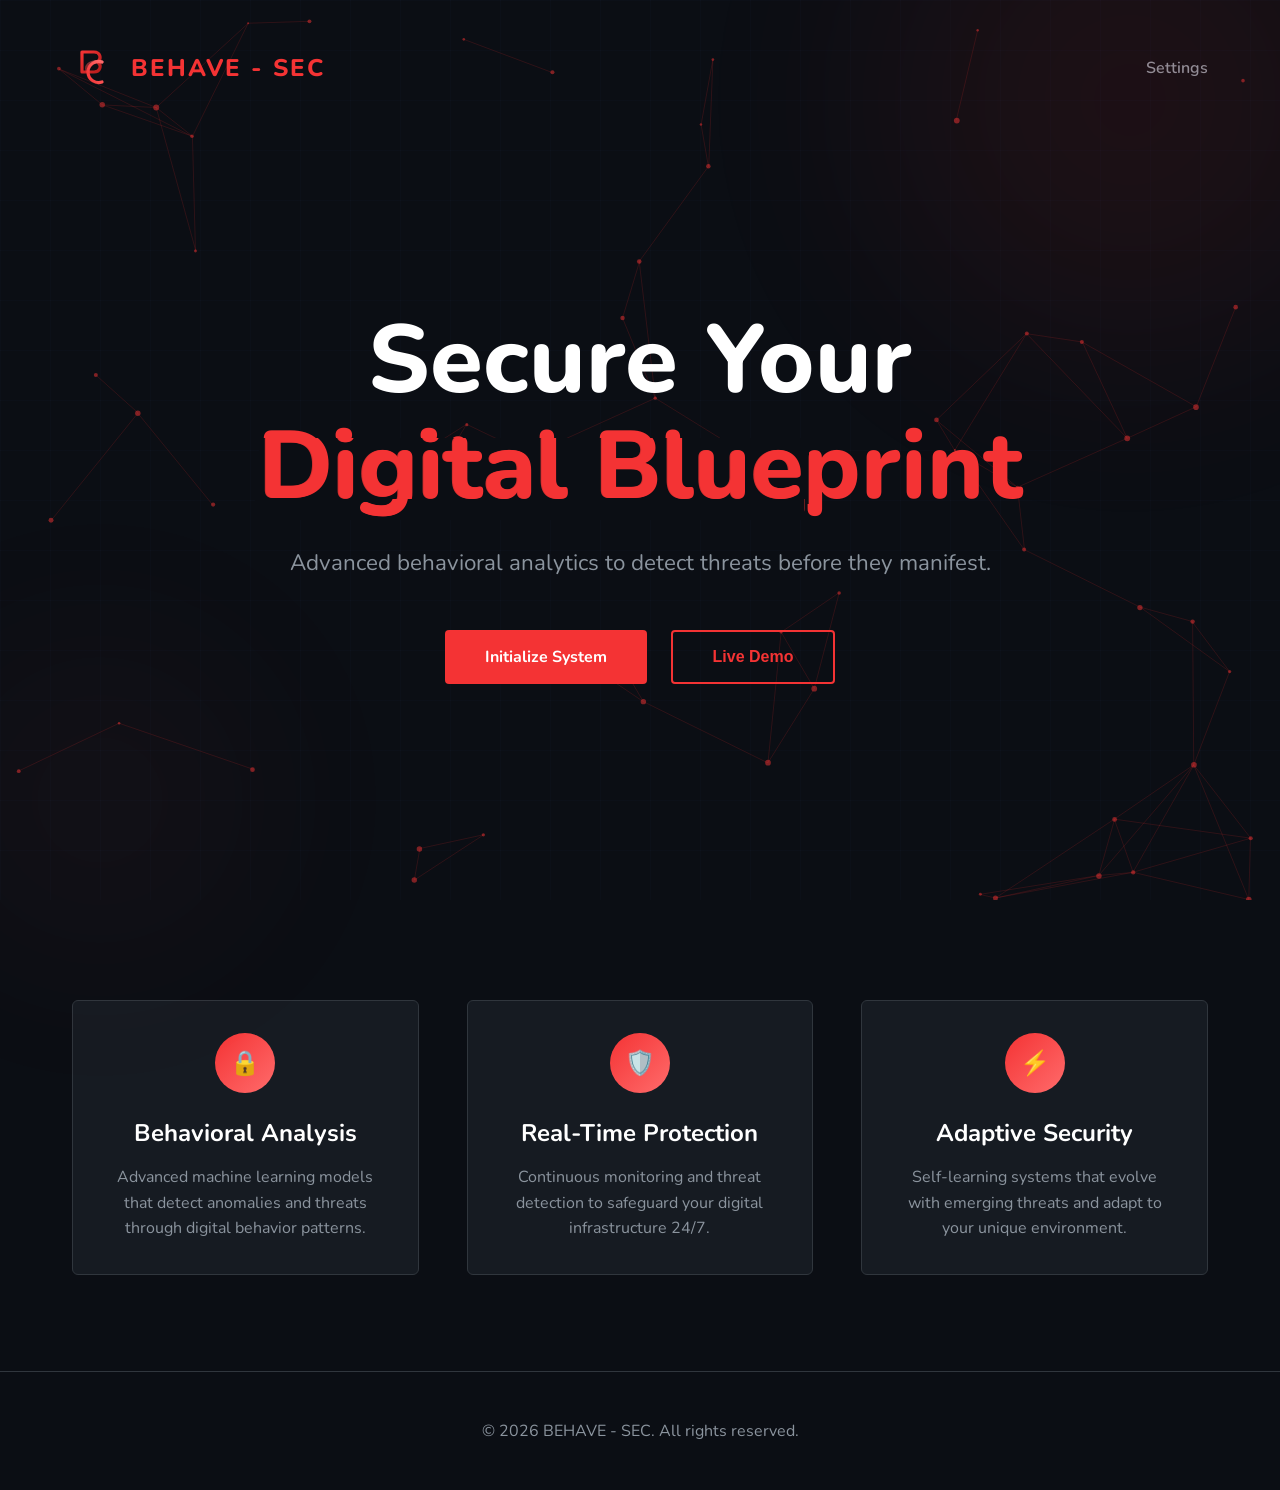
==== frontend/index.html @ c6015b2e "Renamed homepage to index.html and generated new zip" ====
<!DOCTYPE html>
<html lang="en">

<head>
    <meta charset="UTF-8">
    <meta name="viewport" content="width=device-width, initial-scale=1.0">
    <title>BEHAVE - SEC</title>
    <link rel="stylesheet" href="css/theme.css">
    <link rel="stylesheet" href="css/introduction.css">

</head>

<body>
    <!-- Background shapes -->
    <canvas id="network-bg"
        style="position: fixed; top: 0; left: 0; width: 100%; height: 100%; z-index: 0; pointer-events: none;"></canvas>
    <div class="bg-shape shape-1"></div>
    <div class="bg-shape shape-2"></div>

    <!-- Header -->
    <header>
        <div class="container" style="display: flex; justify-content: space-between; align-items: center;">
            <div class="logo">
                <img src="assets/logo.svg" alt="BEHAVE - SEC"
                    style="height: 40px; vertical-align: middle; margin-right: 10px;">
                <span style="vertical-align: middle;">BEHAVE - SEC</span>
            </div>
            <a href="#settings"
                style="text-decoration: none; color: var(--text-secondary); font-weight: 600; font-family: var(--font-main);">Settings</a>
        </div>
    </header>

    <!-- Hero Section -->
    <section class="hero">
        <div class="container">
            <div class="hero-content">
                <h1 style="color: var(--text-primary);">Secure Your <span class="glitch"
                        data-text="Digital Blueprint">Digital Blueprint</span></h1>
                <p>Advanced behavioral analytics to detect threats before they manifest.</p>
                <div class="cta-group">
                    <a href="login.html" class="btn btn-primary">Initialize System</a>
                    <button class="btn btn-secondary"
                        onclick="document.getElementById('network-bg').scrollIntoView({behavior: 'smooth'})">Live
                        Demo</button>
                </div>
            </div>
        </div>
    </section>

    <!-- Features Section -->
    <section class="features">
        <div class="container">
            <div class="features-grid">
                <div class="feature-card">
                    <div class="feature-icon">🔒</div>
                    <h3>Behavioral Analysis</h3>
                    <p>Advanced machine learning models that detect anomalies and threats through digital behavior
                        patterns.</p>
                </div>
                <div class="feature-card">
                    <div class="feature-icon">🛡️</div>
                    <h3>Real-Time Protection</h3>
                    <p>Continuous monitoring and threat detection to safeguard your digital infrastructure 24/7.</p>
                </div>
                <div class="feature-card">
                    <div class="feature-icon">⚡</div>
                    <h3>Adaptive Security</h3>
                    <p>Self-learning systems that evolve with emerging threats and adapt to your unique environment.</p>
                </div>
            </div>
        </div>
    </section>

    <!-- Footer -->
    <footer>
        <div class="container">
            <p>&copy; 2026 BEHAVE - SEC. All rights reserved.</p>
        </div>
    </footer>





    <!-- Settings Modal -->
    <div id="settings-modal" class="modal"
        style="display: none; position: fixed; top: 0; left: 0; width: 100%; height: 100%; background: rgba(0,0,0,0.7); z-index: 1000; justify-content: center; align-items: center;">
        <div class="modal-content"
            style="background: var(--bg-secondary); padding: 2rem; border-radius: 8px; border: 1px solid var(--border-color); width: 400px; position: relative; text-align: left;">
            <span class="close-modal"
                style="position: absolute; top: 10px; right: 15px; color: var(--text-secondary); cursor: pointer; font-size: 1.5rem;">&times;</span>
            <h2 style="color: var(--text-primary); margin-bottom: 1.5rem; font-family: var(--font-main);">Settings</h2>

            <div class="setting-item"
                style="display: flex; justify-content: space-between; align-items: center; margin-bottom: 1rem;">
                <span style="color: var(--text-primary);">Light Mode</span>
                <label class="switch" style="position: relative; display: inline-block; width: 50px; height: 24px;">
                    <input type="checkbox" id="theme-toggle" style="opacity: 0; width: 0; height: 0;">
                    <span class="slider round"
                        style="position: absolute; cursor: pointer; top: 0; left: 0; right: 0; bottom: 0; background-color: var(--text-secondary); transition: .4s; border-radius: 24px;"></span>
                    <style>
                        .slider:before {
                            position: absolute;
                            content: "";
                            height: 16px;
                            width: 16px;
                            left: 4px;
                            bottom: 4px;
                            background-color: white;
                            transition: .4s;
                            border-radius: 50%;
                        }

                        input:checked+.slider {
                            background-color: var(--accent-primary);
                        }

                        input:checked+.slider:before {
                            transform: translateX(26px);
                        }
                    </style>
                </label>
            </div>

            <div
                style="margin-top: 2rem; border-top: 1px solid var(--border-color); padding-top: 1rem; text-align: center; color: var(--text-secondary); font-size: 0.8rem;">
                BEHAVE-SEC v1.0.0
            </div>
        </div>
    </div>

    <script src="js/config.js"></script>
    <script src="js/settings.js"></script>
    <script src="js/intro-effects.js"></script>
</body>

</html>
---- frontend/css/theme.css ----
@import url('https://fonts.googleapis.com/css2?family=JetBrains+Mono:wght@400;700&family=Nunito:wght@300;400;600;700&display=swap');

:root {
    /* Redlight Theme Palette */
    --kali-bg-dark: #0b0e14;
    /* Deep Navy/Black */
    --kali-bg-card: #161b22;
    /* Keep card dark */
    --kali-blue: #f43334;
    /* Primary Red (Replaces Blue) */
    --kali-cyan: #ff6b6b;
    /* Secondary Lighter Red (Replaces Cyan) */
    --kali-red: #d32f2f;
    /* Darker Red for alerts */
    --kali-green: #4CAF50;
    /* Keep Green for success */
    --kali-text-main: #FFFFFF;
    --kali-text-muted: #8b949e;

    /* Functional Variables */
    --bg-primary: var(--kali-bg-dark);
    --bg-secondary: var(--kali-bg-card);
    --text-primary: var(--kali-text-main);
    --text-secondary: var(--kali-text-muted);
    --accent-primary: var(--kali-blue);
    --accent-secondary: var(--kali-cyan);
    --border-color: #30363d;
    --success: var(--kali-green);
    --danger: var(--kali-red);

    /* Component Colors (Dark Default) */
    --navbar-bg: rgba(11, 14, 20, 0.95);
    --input-bg: rgba(22, 27, 34, 0.8);
    --code-bg: rgba(0, 0, 0, 0.3);
    --quiz-option-bg: rgba(255, 255, 255, 0.03);

    /* Chart Colors (Dark Default) */
    --chart-grid: rgba(255, 255, 255, 0.1);
    --chart-text: #ffffff;
    --chart-axis: #8b949e;
    --chart-primary: #f43334;
    /* Redlight Red */
    --chart-primary-bg: rgba(244, 51, 52, 0.2);

    /* Fonts */
    --font-main: 'Nunito', sans-serif;
    --font-mono: 'JetBrains Mono', monospace;
}

[data-theme="light"] {
    --bg-primary: #ffffff;
    --bg-secondary: #f6f8fa;
    --text-primary: #0b0e14;
    --text-secondary: #57606a;
    --border-color: #d0d7de;
    --chart-text: #24292f;
    --chart-axis: #57606a;
    --chart-grid: rgba(0, 0, 0, 0.1);
    --chart-primary: #d50000;
    /* Darker Red for Light Mode visibility */
    --chart-primary-bg: rgba(213, 0, 0, 0.1);

    /* Component Colors Light */
    --navbar-bg: rgba(255, 255, 255, 0.95);
    --input-bg: #ffffff;
    --code-bg: #eaeef2;
    --quiz-option-bg: #eaeef2;

    /* Adjust accents for better contrast on light if needed */
    --kali-blue: #0969da;
    --accent-primary: var(--kali-blue);
}

body {
    background-color: var(--bg-primary);
    color: var(--text-primary);
    font-family: var(--font-main);
}

code,
pre,
.mono {
    font-family: var(--font-mono);
}
---- frontend/css/introduction.css ----
/* Inherit variables from theme.css */

* {
    margin: 0;
    padding: 0;
    box-sizing: border-box;
}

body {
    font-family: var(--font-main);
    background: var(--bg-primary);
    color: var(--text-primary);
    overflow-x: hidden;
    min-height: 100vh;
    position: relative;
}

body::before {
    content: '';
    position: fixed;
    top: 0;
    left: 0;
    right: 0;
    bottom: 0;
    background-image:
        linear-gradient(rgba(85, 124, 219, 0.05) 1px, transparent 1px),
        linear-gradient(90deg, rgba(85, 124, 219, 0.05) 1px, transparent 1px);
    background-size: 50px 50px;
    opacity: 0.5;
    z-index: 0;
    pointer-events: none;
}

.container {
    max-width: 1200px;
    margin: 0 auto;
    padding: 0 2rem;
    position: relative;
    z-index: 2;
}

/* Decorative background elements */
.bg-shape {
    position: fixed;
    border-radius: 50%;
    z-index: 1;
    pointer-events: none;
    filter: blur(100px);
}

.shape-1 {
    width: 600px;
    height: 600px;
    background: radial-gradient(circle, var(--accent-primary), transparent);
    top: -200px;
    right: -150px;
    opacity: 0.1;
    animation: pulse 8s ease-in-out infinite;
}

.shape-2 {
    width: 400px;
    height: 400px;
    background: radial-gradient(circle, var(--accent-secondary), transparent);
    bottom: -100px;
    left: -100px;
    opacity: 0.05;
    animation: pulse 10s ease-in-out infinite reverse;
}

@keyframes pulse {

    0%,
    100% {
        opacity: 0.1;
        transform: scale(1);
    }

    50% {
        opacity: 0.2;
        transform: scale(1.1);
    }
}

/* Header */
header {
    padding: 3rem 0;
    opacity: 0;
    animation: fadeInDown 1s ease forwards;
}

.logo {
    font-family: var(--font-main);
    font-size: 1.5rem;
    font-weight: 800;
    letter-spacing: 2px;
    color: var(--accent-primary);
    text-transform: uppercase;
}

/* Hero Section */
.hero {
    min-height: 80vh;
    display: flex;
    align-items: center;
    justify-content: center;
    text-align: center;
    padding: 4rem 0;
}

.hero-content {
    max-width: 800px;
}

.hero h1 {
    font-family: var(--font-main);
    font-size: clamp(3rem, 8vw, 6rem);
    font-weight: 800;
    line-height: 1.1;
    margin-bottom: 1.5rem;
    opacity: 0;
    animation: fadeInUp 1s ease 0.3s forwards;
    color: var(--text-primary);
}

.hero h1 span {
    color: var(--accent-primary);
    position: relative;
    display: inline-block;
}



.hero p {
    font-size: clamp(1.1rem, 2vw, 1.4rem);
    line-height: 1.7;
    color: var(--text-secondary);
    margin-bottom: 3rem;
    opacity: 0;
    animation: fadeInUp 1s ease 0.6s forwards;
}

.cta-group {
    display: flex;
    gap: 1.5rem;
    justify-content: center;
    flex-wrap: wrap;
    opacity: 0;
    animation: fadeInUp 1s ease 0.9s forwards;
}

.btn {
    padding: 1rem 2.5rem;
    font-size: 1rem;
    font-weight: 600;
    border: none;
    border-radius: 4px;
    cursor: pointer;
    transition: all 0.3s ease;
    text-decoration: none;
    display: inline-block;
    position: relative;
    overflow: hidden;
}

.btn-primary {
    background: var(--accent-primary);
    color: #ffffff;
    font-weight: 700;
}

.btn-primary::before {
    content: '';
    position: absolute;
    top: 50%;
    left: 50%;
    width: 0;
    height: 0;
    border-radius: 2px;
    background: var(--accent-secondary);
    transition: width 0.6s, height 0.6s, top 0.6s, left 0.6s;
    transform: translate(-50%, -50%);
    z-index: -1;
}

.btn-primary:hover::before {
    width: 300px;
    height: 300px;
}

.btn-primary:hover {
    box-shadow: 0 0 30px rgba(85, 124, 219, 0.4);
}

.btn-secondary {
    background: transparent;
    color: var(--accent-primary);
    border: 2px solid var(--accent-primary);
}

.btn-secondary:hover {
    background: var(--accent-primary);
    color: #ffffff;
}

/* Features Section */
.features {
    padding: 6rem 0;
    opacity: 0;
    animation: fadeInUp 1s ease 1.2s forwards;
}

.features-grid {
    display: grid;
    grid-template-columns: repeat(auto-fit, minmax(280px, 1fr));
    gap: 3rem;
    margin-top: 3rem;
}

.feature-card {
    text-align: center;
    padding: 2rem;
    background: var(--bg-secondary);
    border: 1px solid var(--border-color);
    border-radius: 6px;
    transition: transform 0.3s ease, box-shadow 0.3s ease, border-color 0.3s ease;
}

.feature-card:hover {
    transform: translateY(-5px);
    box-shadow: 0 10px 40px rgba(0, 0, 0, 0.2);
    border-color: var(--accent-primary);
}

.feature-icon {
    width: 60px;
    height: 60px;
    margin: 0 auto 1.5rem;
    background: linear-gradient(135deg, var(--accent-primary), var(--accent-secondary));
    border-radius: 50%;
    display: flex;
    align-items: center;
    justify-content: center;
    font-size: 1.5rem;
    color: #fff;
}

.feature-card h3 {
    font-family: var(--font-main);
    font-size: 1.5rem;
    margin-bottom: 1rem;
    color: var(--text-primary);
    font-weight: 700;
}

.feature-card p {
    color: var(--text-secondary);
    line-height: 1.6;
}

/* Footer */
footer {
    padding: 3rem 0;
    text-align: center;
    color: var(--text-secondary);
    border-top: 1px solid var(--border-color);
}

/* Animations */
@keyframes fadeInDown {
    from {
        opacity: 0;
        transform: translateY(-30px);
    }

    to {
        opacity: 1;
        transform: translateY(0);
    }
}

@keyframes fadeInUp {
    from {
        opacity: 0;
        transform: translateY(30px);
    }

    to {
        opacity: 1;
        transform: translateY(0);
    }
}

/* Responsive */
@media (max-width: 768px) {
    .hero h1 {
        font-size: 2.5rem;
    }

    .cta-group {
        flex-direction: column;
        align-items: center;
    }

    .cta-group .btn {
        width: 100%;
        max-width: 300px;
    }
}

/* Glitch Effect - Global */
.glitch {
    position: relative;
    color: var(--accent-primary);
}

.glitch::before,
.glitch::after {
    content: attr(data-text);
    position: absolute;
    top: 0;
    left: 0;
    width: 100%;
    height: 100%;
    background: var(--bg-primary);
}

.glitch::before {
    left: 2px;
    text-shadow: -1px 0 var(--kali-red);
    clip: rect(24px, 550px, 90px, 0);
    animation: glitch-anim-2 3s infinite linear alternate-reverse;
}

.glitch::after {
    left: -2px;
    text-shadow: -1px 0 var(--kali-blue);
    clip: rect(85px, 550px, 140px, 0);
    animation: glitch-anim 2.5s infinite linear alternate-reverse;
}

@keyframes glitch-anim {
    0% {
        clip: rect(11px, 9999px, 86px, 0);
    }

    100% {
        clip: rect(69px, 9999px, 20px, 0);
    }
}

@keyframes glitch-anim-2 {
    0% {
        clip: rect(122px, 9999px, 18px, 0);
    }

    100% {
        clip: rect(78px, 9999px, 95px, 0);
    }
}
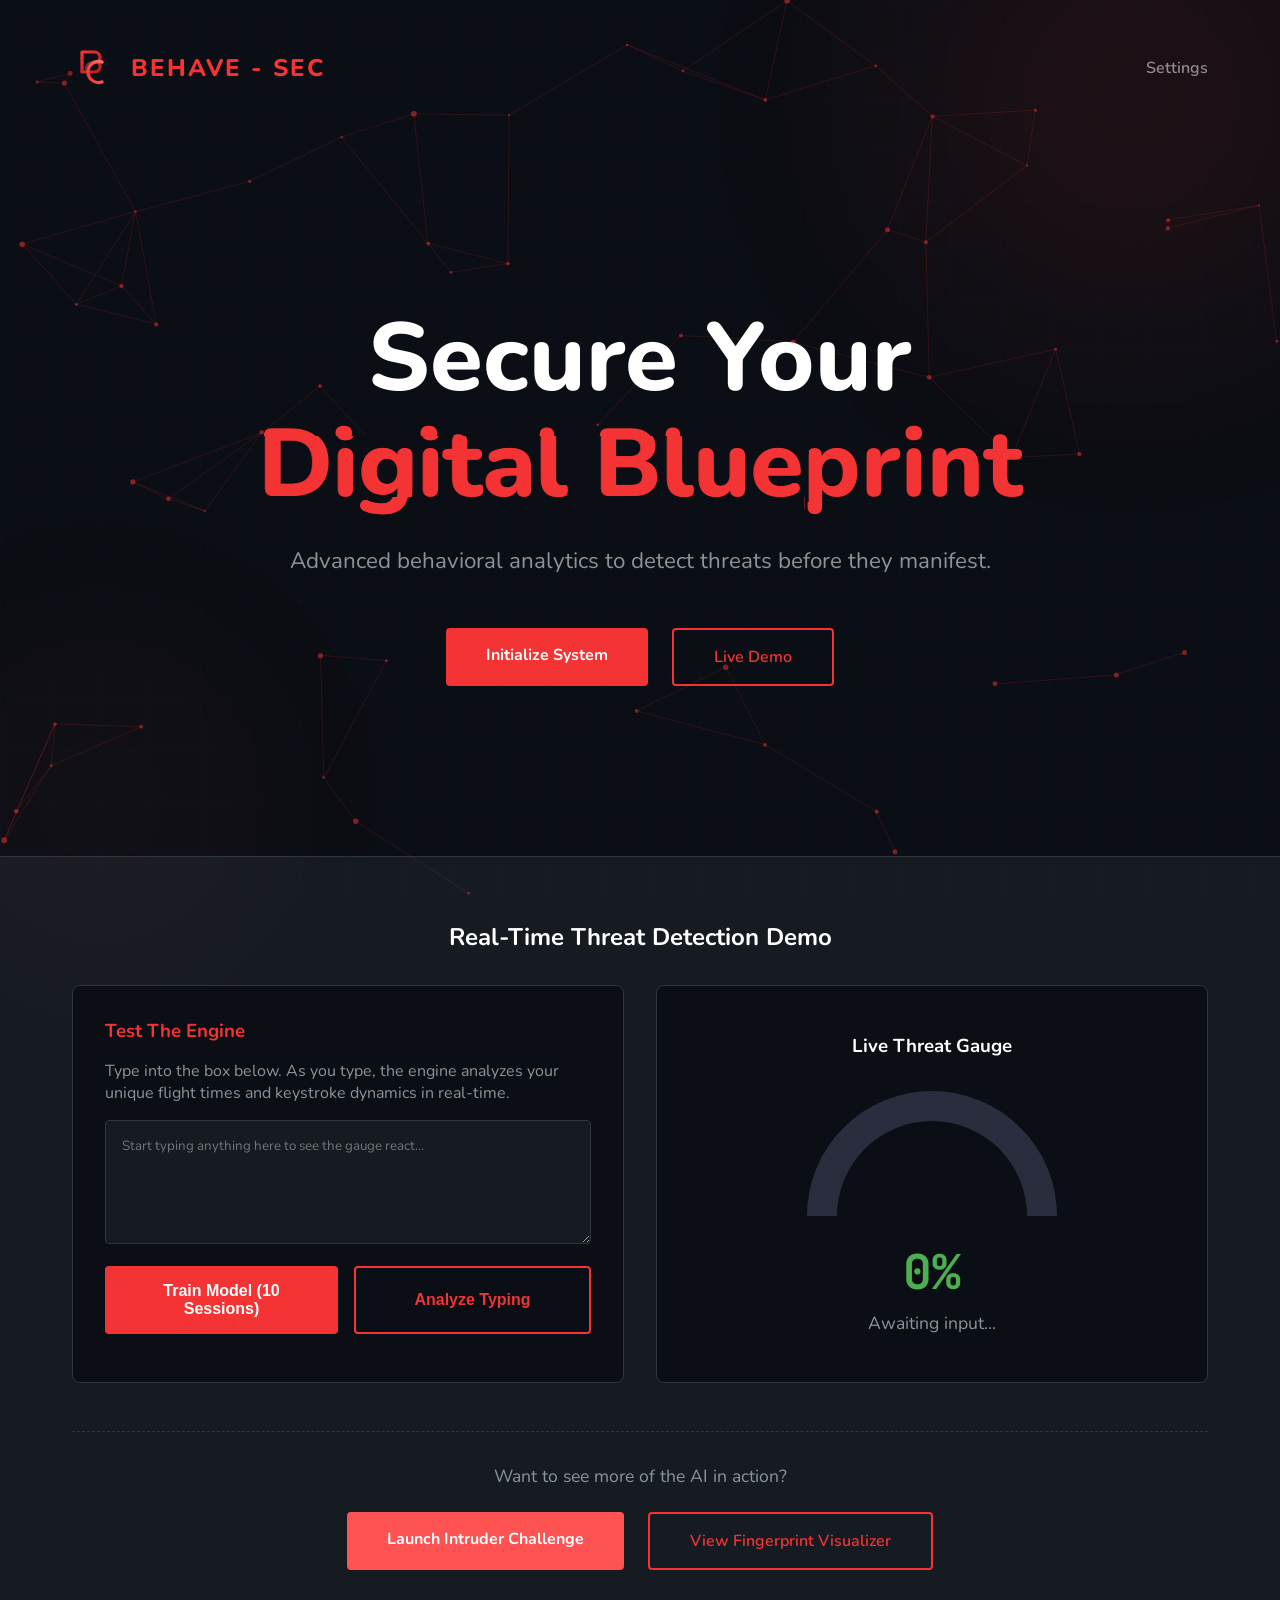
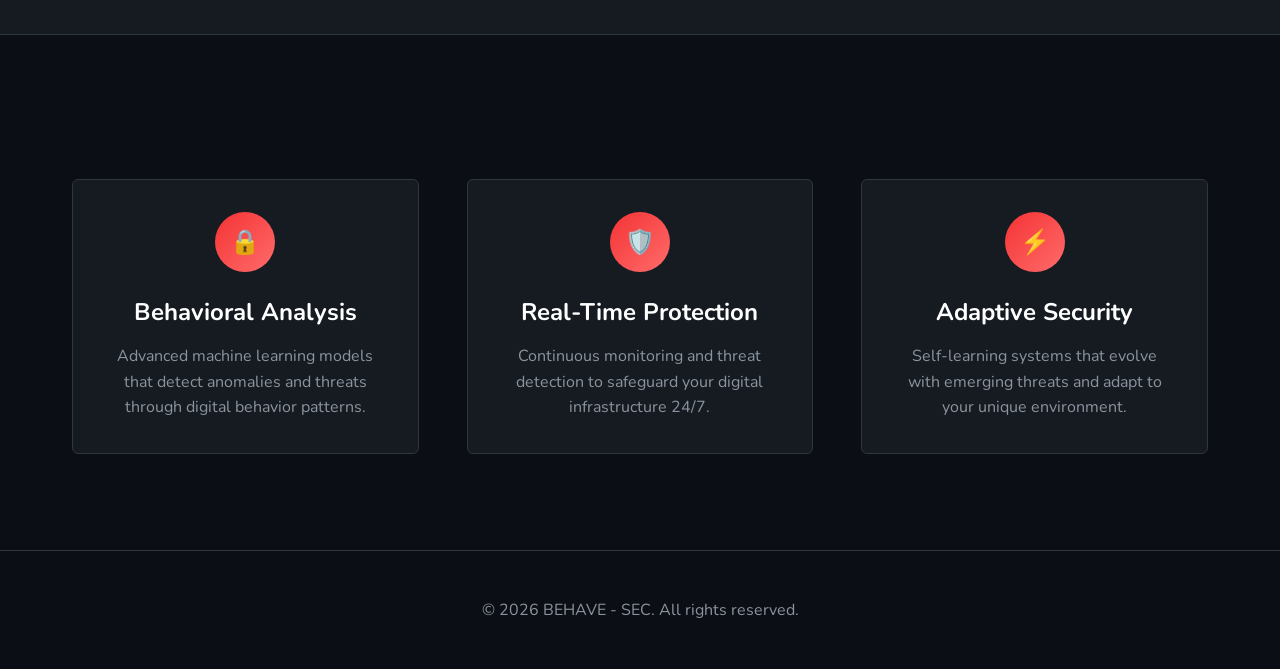
==== commit 90c7f786: "Production upgrades: Mobile compatibility, Replay Defender, and Visualizers" ====
--- a/frontend/index.html
+++ b/frontend/index.html
@@ -39,11 +39,56 @@
                 <p>Advanced behavioral analytics to detect threats before they manifest.</p>
                 <div class="cta-group">
                     <a href="login.html" class="btn btn-primary">Initialize System</a>
-                    <button class="btn btn-secondary"
-                        onclick="document.getElementById('network-bg').scrollIntoView({behavior: 'smooth'})">Live
-                        Demo</button>
+                    <a href="#live-demo" class="btn btn-secondary">Live Demo</a>
                 </div>
             </div>
+        </div>
+    </section>
+
+    <!-- Live Demo Section -->
+    <section id="live-demo" class="demo-section" style="padding: 4rem 0; background: var(--bg-secondary); border-top: 1px solid var(--border-color); border-bottom: 1px solid var(--border-color);">
+        <div class="container">
+            <h2 style="color: var(--text-primary); text-align: center; margin-bottom: 2rem;">Real-Time Threat Detection Demo</h2>
+            
+            <div style="display: flex; gap: 2rem; align-items: stretch; flex-wrap: wrap;">
+                <!-- Typing Area -->
+                <div style="flex: 1; min-width: 300px; background: var(--bg-primary); padding: 2rem; border-radius: 8px; border: 1px solid var(--border-color);">
+                    <h3 style="color: var(--accent-primary); margin-bottom: 1rem; font-family: var(--font-main);">Test The Engine</h3>
+                    <p style="color: var(--text-secondary); margin-bottom: 1rem;">Type into the box below. As you type, the engine analyzes your unique flight times and keystroke dynamics in real-time.</p>
+                    <textarea id="demo-textarea" rows="5" style="width: 100%; padding: 1rem; border-radius: 4px; border: 1px solid var(--border-color); background: var(--bg-secondary); color: var(--text-primary); font-family: inherit; resize: vertical;" placeholder="Start typing anything here to see the gauge react..."></textarea>
+                    
+                    <div style="margin-top: 1rem; display: flex; gap: 1rem; flex-wrap: wrap;">
+                        <button type="button" id="demo-train-btn" class="btn btn-primary" style="flex: 1;">Train Model (10 Sessions)</button>
+                        <button type="button" id="demo-test-btn" class="btn btn-secondary" style="flex: 1;">Analyze Typing</button>
+                    </div>
+                    <p id="demo-feedback" style="margin-top: 1rem; font-size: 0.9rem; color: var(--text-secondary);"></p>
+                </div>
+
+                <!-- Threat Gauge -->
+                <div style="flex: 1; min-width: 300px; background: var(--bg-primary); padding: 2rem; border-radius: 8px; border: 1px solid var(--border-color); display: flex; flex-direction: column; align-items: center; justify-content: center;">
+                    <h3 style="color: var(--text-primary); margin-bottom: 2rem; font-family: var(--font-main);">Live Threat Gauge</h3>
+                    <div style="position: relative; width: 250px; height: 125px; margin: 0 auto; overflow: hidden;">
+                        <!-- Gauge Background -->
+                        <div style="position: absolute; top: 0; left: 0; width: 250px; height: 250px; border-radius: 50%; border: 30px solid #2a2d3e; border-bottom-color: transparent; border-right-color: transparent; transform: rotate(45deg); box-sizing: border-box;"></div>
+                        <!-- Gauge Fill (Dynamic) -->
+                        <div id="demo-gauge-fill" style="position: absolute; top: 0; left: 0; width: 250px; height: 250px; border-radius: 50%; border: 30px solid var(--accent-primary); border-bottom-color: transparent; border-right-color: transparent; transform: rotate(-135deg); box-sizing: border-box; transition: transform 0.5s cubic-bezier(0.4, 0, 0.2, 1); border-top-color: #4CAF50; border-left-color: #4CAF50;"></div>
+                    </div>
+                    
+                    <div style="margin-top: 1.5rem; text-align: center;">
+                        <span style="font-size: 3rem; font-weight: bold; color: #4CAF50; font-family: var(--font-mono);" id="demo-score-text">0%</span>
+                        <p style="color: var(--text-secondary); margin-top: 0.5rem; font-size: 1.1rem;" id="demo-status-text">Awaiting input...</p>
+                    </div>
+                </div>
+            </div>
+            
+            <div style="margin-top: 3rem; text-align: center; border-top: 1px dashed var(--border-color); padding-top: 2rem;">
+                <p style="color: var(--text-secondary); margin-bottom: 1.5rem; font-size: 1.1rem;">Want to see more of the AI in action?</p>
+                <div style="display: flex; justify-content: center; gap: 1.5rem; flex-wrap: wrap;">
+                    <a href="challenge.html" class="btn btn-primary" style="background: #ff5252; border-color: #ff5252;">Launch Intruder Challenge</a>
+                    <a href="fingerprint.html" class="btn btn-secondary">View Fingerprint Visualizer</a>
+                </div>
+            </div>
+            
         </div>
     </section>
 
@@ -132,6 +177,7 @@
     <script src="js/config.js"></script>
     <script src="js/settings.js"></script>
     <script src="js/intro-effects.js"></script>
+    <script src="js/live-demo.js"></script>
 </body>
 
 </html>
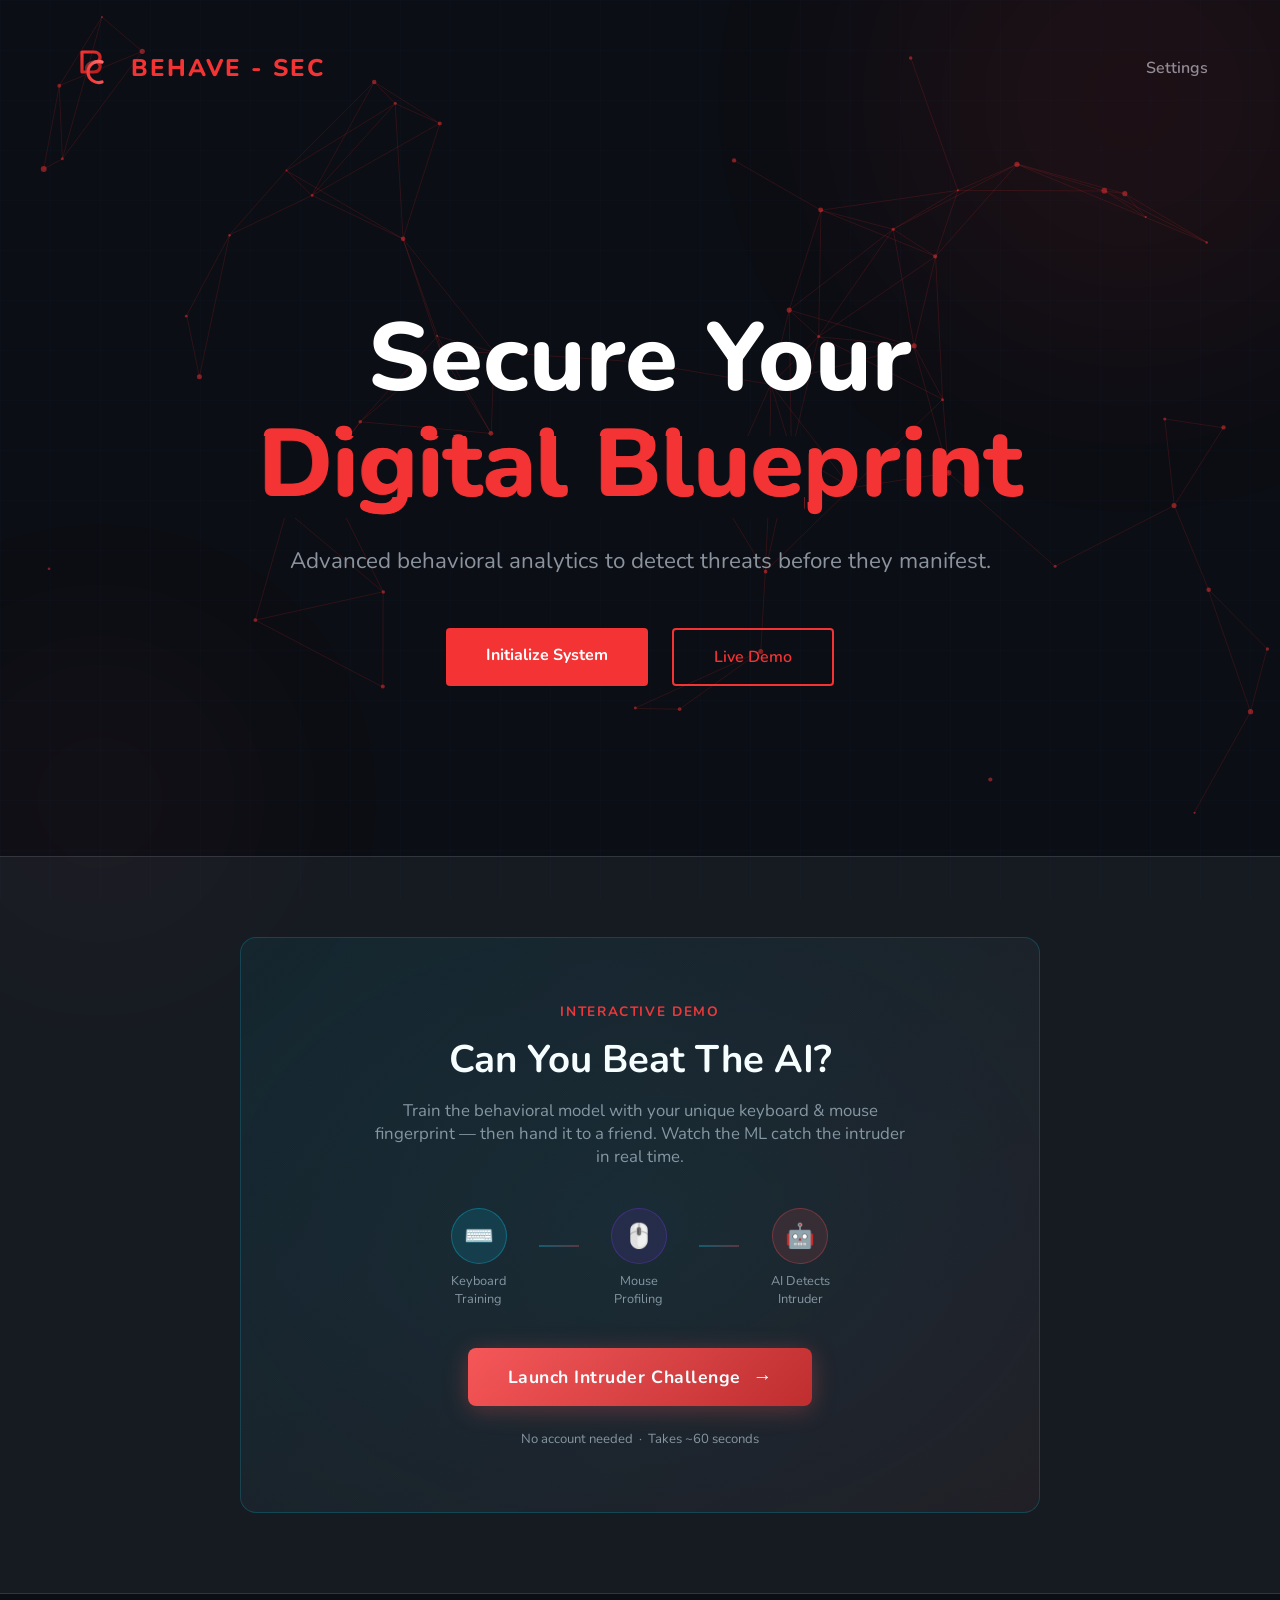
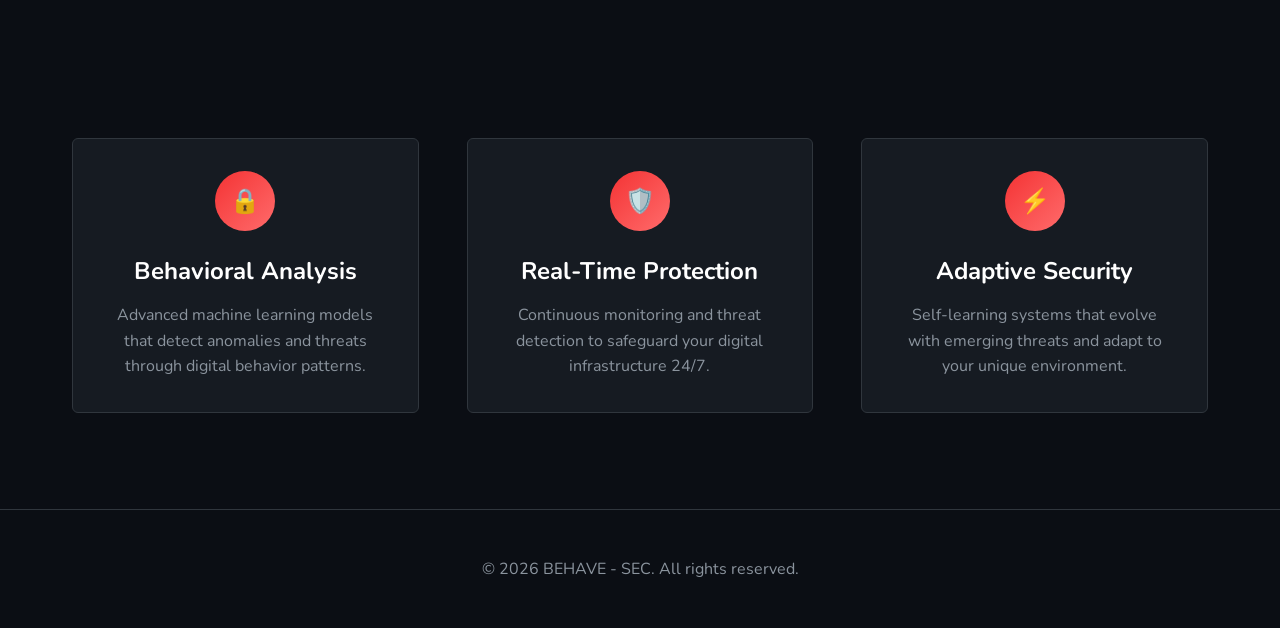
==== commit dc5667ba: "feat: implement behavioral drift detection and OTP step-up authentication" ====
--- a/frontend/index.html
+++ b/frontend/index.html
@@ -7,7 +7,102 @@
     <title>BEHAVE - SEC</title>
     <link rel="stylesheet" href="css/theme.css">
     <link rel="stylesheet" href="css/introduction.css">
-
+    <style>
+        .demo-cta-section {
+            padding: 5rem 0;
+            background: var(--bg-secondary);
+            border-top: 1px solid var(--border-color);
+            border-bottom: 1px solid var(--border-color);
+        }
+        .demo-cta-card {
+            background: linear-gradient(135deg, rgba(0,212,255,0.05) 0%, rgba(255,82,82,0.05) 100%);
+            border: 1px solid rgba(0,212,255,0.2);
+            border-radius: 16px;
+            padding: 4rem 3rem;
+            text-align: center;
+            position: relative;
+            overflow: hidden;
+            max-width: 800px;
+            margin: 0 auto;
+        }
+        .demo-cta-card::before {
+            content: '';
+            position: absolute;
+            top: -50%; left: -50%;
+            width: 200%; height: 200%;
+            background: radial-gradient(ellipse at center, rgba(0,212,255,0.06) 0%, transparent 60%);
+            animation: pulse-bg 4s ease-in-out infinite;
+            pointer-events: none;
+        }
+        @keyframes pulse-bg {
+            0%, 100% { opacity: 0.5; transform: scale(1); }
+            50% { opacity: 1; transform: scale(1.05); }
+        }
+        .demo-steps {
+            display: flex;
+            justify-content: center;
+            gap: 2rem;
+            margin: 2.5rem 0;
+            flex-wrap: wrap;
+        }
+        .demo-step {
+            display: flex;
+            flex-direction: column;
+            align-items: center;
+            gap: 0.5rem;
+        }
+        .demo-step-icon {
+            width: 56px; height: 56px;
+            border-radius: 50%;
+            display: flex; align-items: center; justify-content: center;
+            font-size: 1.5rem;
+            position: relative;
+        }
+        .demo-step-icon.step-kb  { background: rgba(0,212,255,0.12); border: 1px solid rgba(0,212,255,0.3); }
+        .demo-step-icon.step-ms  { background: rgba(124,58,237,0.12); border: 1px solid rgba(124,58,237,0.3); }
+        .demo-step-icon.step-ai  { background: rgba(255,82,82,0.12);  border: 1px solid rgba(255,82,82,0.3);  }
+        .demo-step-label {
+            font-size: 0.8rem;
+            color: var(--text-secondary);
+            font-family: var(--font-main);
+        }
+        .demo-step-connector {
+            width: 40px; height: 2px;
+            background: linear-gradient(90deg, rgba(0,212,255,0.3), rgba(255,82,82,0.3));
+            align-self: center;
+            margin-bottom: 1.5rem;
+        }
+        .btn-launch-challenge {
+            display: inline-flex;
+            align-items: center;
+            gap: 0.75rem;
+            background: linear-gradient(135deg, #ff5252, #c62828);
+            color: white;
+            padding: 1rem 2.5rem;
+            border-radius: 8px;
+            font-size: 1.1rem;
+            font-weight: 700;
+            font-family: var(--font-main);
+            text-decoration: none;
+            border: none;
+            cursor: pointer;
+            transition: all 0.3s;
+            box-shadow: 0 4px 24px rgba(255,82,82,0.3);
+            letter-spacing: 0.03em;
+        }
+        .btn-launch-challenge:hover {
+            transform: translateY(-2px);
+            box-shadow: 0 8px 32px rgba(255,82,82,0.5);
+            background: linear-gradient(135deg, #ff6e6e, #e53935);
+        }
+        .btn-launch-challenge .launch-arrow {
+            font-size: 1.2rem;
+            transition: transform 0.2s;
+        }
+        .btn-launch-challenge:hover .launch-arrow {
+            transform: translateX(4px);
+        }
+    </style>
 </head>
 
 <body>
@@ -45,50 +140,43 @@
         </div>
     </section>
 
-    <!-- Live Demo Section -->
-    <section id="live-demo" class="demo-section" style="padding: 4rem 0; background: var(--bg-secondary); border-top: 1px solid var(--border-color); border-bottom: 1px solid var(--border-color);">
-        <div class="container">
-            <h2 style="color: var(--text-primary); text-align: center; margin-bottom: 2rem;">Real-Time Threat Detection Demo</h2>
-            
-            <div style="display: flex; gap: 2rem; align-items: stretch; flex-wrap: wrap;">
-                <!-- Typing Area -->
-                <div style="flex: 1; min-width: 300px; background: var(--bg-primary); padding: 2rem; border-radius: 8px; border: 1px solid var(--border-color);">
-                    <h3 style="color: var(--accent-primary); margin-bottom: 1rem; font-family: var(--font-main);">Test The Engine</h3>
-                    <p style="color: var(--text-secondary); margin-bottom: 1rem;">Type into the box below. As you type, the engine analyzes your unique flight times and keystroke dynamics in real-time.</p>
-                    <textarea id="demo-textarea" rows="5" style="width: 100%; padding: 1rem; border-radius: 4px; border: 1px solid var(--border-color); background: var(--bg-secondary); color: var(--text-primary); font-family: inherit; resize: vertical;" placeholder="Start typing anything here to see the gauge react..."></textarea>
-                    
-                    <div style="margin-top: 1rem; display: flex; gap: 1rem; flex-wrap: wrap;">
-                        <button type="button" id="demo-train-btn" class="btn btn-primary" style="flex: 1;">Train Model (10 Sessions)</button>
-                        <button type="button" id="demo-test-btn" class="btn btn-secondary" style="flex: 1;">Analyze Typing</button>
+    <!-- Live Demo Section: Redirect CTA to Intruder Challenge -->
+    <section id="live-demo" class="demo-cta-section">
+        <div class="container">
+            <div class="demo-cta-card">
+                <p style="color: var(--accent-primary); font-size: 0.85rem; font-weight: 700; letter-spacing: 0.12em; text-transform: uppercase; margin-bottom: 1rem; font-family: var(--font-main);">Interactive Demo</p>
+                <h2 style="color: var(--text-primary); font-size: 2.4rem; margin-bottom: 1rem; line-height: 1.2;">Can You Beat The AI?</h2>
+                <p style="color: var(--text-secondary); font-size: 1.05rem; max-width: 540px; margin: 0 auto 2.5rem;">
+                    Train the behavioral model with your unique keyboard & mouse fingerprint — then hand it to a friend. Watch the ML catch the intruder in real time.
+                </p>
+
+                <!-- Flow steps -->
+                <div class="demo-steps">
+                    <div class="demo-step">
+                        <div class="demo-step-icon step-kb">⌨️</div>
+                        <span class="demo-step-label">Keyboard<br>Training</span>
                     </div>
-                    <p id="demo-feedback" style="margin-top: 1rem; font-size: 0.9rem; color: var(--text-secondary);"></p>
-                </div>
-
-                <!-- Threat Gauge -->
-                <div style="flex: 1; min-width: 300px; background: var(--bg-primary); padding: 2rem; border-radius: 8px; border: 1px solid var(--border-color); display: flex; flex-direction: column; align-items: center; justify-content: center;">
-                    <h3 style="color: var(--text-primary); margin-bottom: 2rem; font-family: var(--font-main);">Live Threat Gauge</h3>
-                    <div style="position: relative; width: 250px; height: 125px; margin: 0 auto; overflow: hidden;">
-                        <!-- Gauge Background -->
-                        <div style="position: absolute; top: 0; left: 0; width: 250px; height: 250px; border-radius: 50%; border: 30px solid #2a2d3e; border-bottom-color: transparent; border-right-color: transparent; transform: rotate(45deg); box-sizing: border-box;"></div>
-                        <!-- Gauge Fill (Dynamic) -->
-                        <div id="demo-gauge-fill" style="position: absolute; top: 0; left: 0; width: 250px; height: 250px; border-radius: 50%; border: 30px solid var(--accent-primary); border-bottom-color: transparent; border-right-color: transparent; transform: rotate(-135deg); box-sizing: border-box; transition: transform 0.5s cubic-bezier(0.4, 0, 0.2, 1); border-top-color: #4CAF50; border-left-color: #4CAF50;"></div>
+                    <div class="demo-step-connector"></div>
+                    <div class="demo-step">
+                        <div class="demo-step-icon step-ms">🖱️</div>
+                        <span class="demo-step-label">Mouse<br>Profiling</span>
                     </div>
-                    
-                    <div style="margin-top: 1.5rem; text-align: center;">
-                        <span style="font-size: 3rem; font-weight: bold; color: #4CAF50; font-family: var(--font-mono);" id="demo-score-text">0%</span>
-                        <p style="color: var(--text-secondary); margin-top: 0.5rem; font-size: 1.1rem;" id="demo-status-text">Awaiting input...</p>
+                    <div class="demo-step-connector"></div>
+                    <div class="demo-step">
+                        <div class="demo-step-icon step-ai">🤖</div>
+                        <span class="demo-step-label">AI Detects<br>Intruder</span>
                     </div>
                 </div>
-            </div>
-            
-            <div style="margin-top: 3rem; text-align: center; border-top: 1px dashed var(--border-color); padding-top: 2rem;">
-                <p style="color: var(--text-secondary); margin-bottom: 1.5rem; font-size: 1.1rem;">Want to see more of the AI in action?</p>
-                <div style="display: flex; justify-content: center; gap: 1.5rem; flex-wrap: wrap;">
-                    <a href="challenge.html" class="btn btn-primary" style="background: #ff5252; border-color: #ff5252;">Launch Intruder Challenge</a>
-                    <a href="fingerprint.html" class="btn btn-secondary">View Fingerprint Visualizer</a>
-                </div>
-            </div>
-            
+
+                <a href="challenge.html" id="btn-launch-challenge" class="btn-launch-challenge">
+                    <span>Launch Intruder Challenge</span>
+                    <span class="launch-arrow">→</span>
+                </a>
+
+                <p style="margin-top: 1.5rem; color: var(--text-secondary); font-size: 0.82rem;">
+                    No account needed &nbsp;·&nbsp; Takes ~60 seconds
+                </p>
+            </div>
         </div>
     </section>
 
@@ -97,18 +185,18 @@
         <div class="container">
             <div class="features-grid">
                 <div class="feature-card">
-                    <div class="feature-icon">🔒</div>
+                    <div class="feature-icon">&#x1f512;</div>
                     <h3>Behavioral Analysis</h3>
                     <p>Advanced machine learning models that detect anomalies and threats through digital behavior
                         patterns.</p>
                 </div>
                 <div class="feature-card">
-                    <div class="feature-icon">🛡️</div>
+                    <div class="feature-icon">&#x1f6e1;&#xfe0f;</div>
                     <h3>Real-Time Protection</h3>
                     <p>Continuous monitoring and threat detection to safeguard your digital infrastructure 24/7.</p>
                 </div>
                 <div class="feature-card">
-                    <div class="feature-icon">⚡</div>
+                    <div class="feature-icon">&#x26a1;</div>
                     <h3>Adaptive Security</h3>
                     <p>Self-learning systems that evolve with emerging threats and adapt to your unique environment.</p>
                 </div>
@@ -122,10 +210,6 @@
             <p>&copy; 2026 BEHAVE - SEC. All rights reserved.</p>
         </div>
     </footer>
-
-
-
-
 
     <!-- Settings Modal -->
     <div id="settings-modal" class="modal"
@@ -155,11 +239,9 @@
                             transition: .4s;
                             border-radius: 50%;
                         }
-
                         input:checked+.slider {
                             background-color: var(--accent-primary);
                         }
-
                         input:checked+.slider:before {
                             transform: translateX(26px);
                         }
@@ -167,8 +249,7 @@
                 </label>
             </div>
 
-            <div
-                style="margin-top: 2rem; border-top: 1px solid var(--border-color); padding-top: 1rem; text-align: center; color: var(--text-secondary); font-size: 0.8rem;">
+            <div style="margin-top: 2rem; border-top: 1px solid var(--border-color); padding-top: 1rem; text-align: center; color: var(--text-secondary); font-size: 0.8rem;">
                 BEHAVE-SEC v1.0.0
             </div>
         </div>
@@ -177,7 +258,6 @@
     <script src="js/config.js"></script>
     <script src="js/settings.js"></script>
     <script src="js/intro-effects.js"></script>
-    <script src="js/live-demo.js"></script>
 </body>
 
 </html>
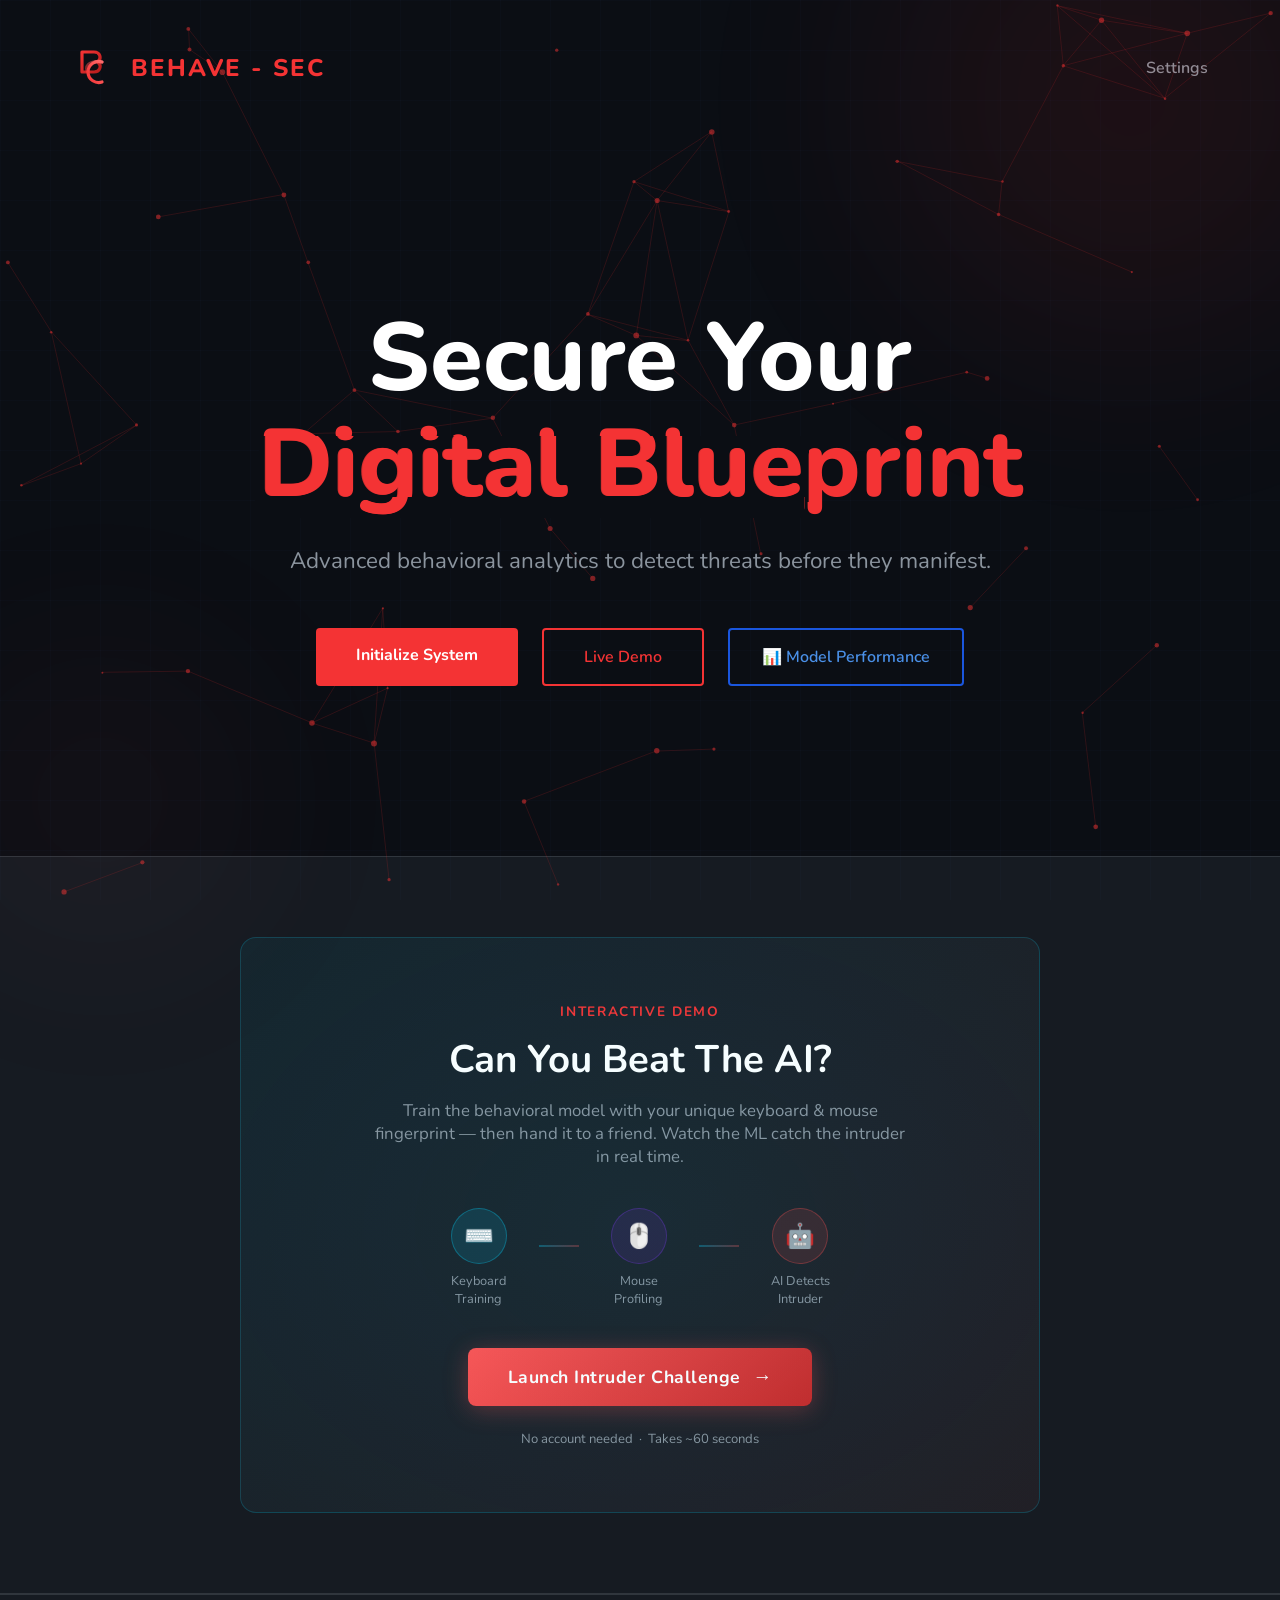
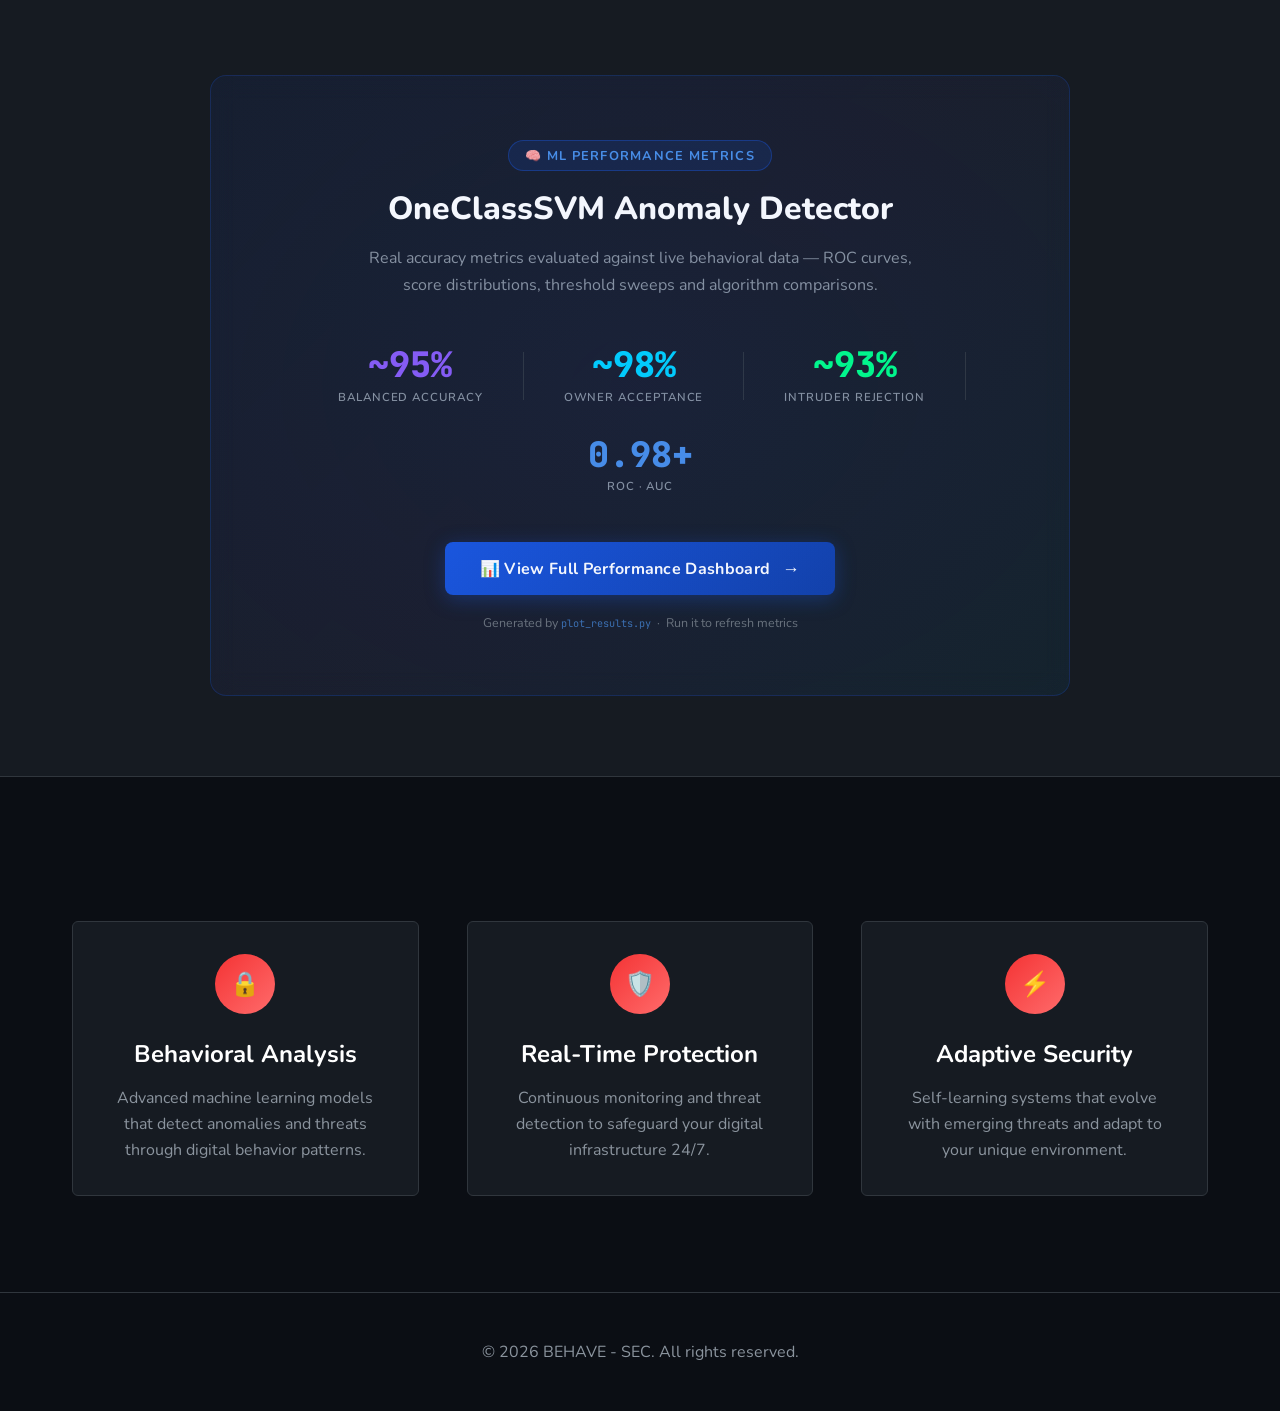
==== commit a555267e: "feat: multimodal biometric pipeline, Google OAuth, C# API, dashboard & plot navigation - Added Googl" ====
--- a/frontend/index.html
+++ b/frontend/index.html
@@ -135,6 +135,9 @@
                 <div class="cta-group">
                     <a href="login.html" class="btn btn-primary">Initialize System</a>
                     <a href="#live-demo" class="btn btn-secondary">Live Demo</a>
+                    <a href="plot_results.html" target="_blank" class="btn btn-plot-results" id="btn-plot-results">
+                        📊 Model Performance
+                    </a>
                 </div>
             </div>
         </div>
@@ -180,7 +183,50 @@
         </div>
     </section>
 
+    <!-- Model Performance Results Section -->
+    <section id="model-results" class="model-results-section">
+        <div class="container">
+            <div class="model-results-card">
+                <div class="model-results-badge">🧠 ML Performance Metrics</div>
+                <h2 class="model-results-title">OneClassSVM Anomaly Detector</h2>
+                <p class="model-results-desc">
+                    Real accuracy metrics evaluated against live behavioral data — ROC curves,
+                    score distributions, threshold sweeps and algorithm comparisons.
+                </p>
+
+                <div class="model-metrics-row">
+                    <div class="model-metric">
+                        <div class="model-metric-val" style="color:#8b5cf6">~95%</div>
+                        <div class="model-metric-lbl">Balanced Accuracy</div>
+                    </div>
+                    <div class="model-metric-sep"></div>
+                    <div class="model-metric">
+                        <div class="model-metric-val" style="color:#00d4ff">~98%</div>
+                        <div class="model-metric-lbl">Owner Acceptance</div>
+                    </div>
+                    <div class="model-metric-sep"></div>
+                    <div class="model-metric">
+                        <div class="model-metric-val" style="color:#00ff88">~93%</div>
+                        <div class="model-metric-lbl">Intruder Rejection</div>
+                    </div>
+                    <div class="model-metric-sep"></div>
+                    <div class="model-metric">
+                        <div class="model-metric-val" style="color:#4a90e8">0.98+</div>
+                        <div class="model-metric-lbl">ROC &middot; AUC</div>
+                    </div>
+                </div>
+
+                <a href="plot_results.html" target="_blank" class="btn-view-results" id="btn-view-plot-results">
+                    <span>📊 View Full Performance Dashboard</span>
+                    <span class="btn-arrow">→</span>
+                </a>
+                <p class="model-results-note">Generated by <code>plot_results.py</code> &nbsp;·&nbsp; Run it to refresh metrics</p>
+            </div>
+        </div>
+    </section>
+
     <!-- Features Section -->
+
     <section class="features">
         <div class="container">
             <div class="features-grid">
--- a/frontend/css/introduction.css
+++ b/frontend/css/introduction.css
@@ -1,360 +1,539 @@
-/* Inherit variables from theme.css */
-
-* {
-    margin: 0;
-    padding: 0;
-    box-sizing: border-box;
-}
-
-body {
-    font-family: var(--font-main);
-    background: var(--bg-primary);
-    color: var(--text-primary);
-    overflow-x: hidden;
-    min-height: 100vh;
-    position: relative;
-}
-
-body::before {
-    content: '';
-    position: fixed;
-    top: 0;
-    left: 0;
-    right: 0;
-    bottom: 0;
-    background-image:
-        linear-gradient(rgba(85, 124, 219, 0.05) 1px, transparent 1px),
-        linear-gradient(90deg, rgba(85, 124, 219, 0.05) 1px, transparent 1px);
-    background-size: 50px 50px;
-    opacity: 0.5;
-    z-index: 0;
-    pointer-events: none;
-}
-
-.container {
-    max-width: 1200px;
-    margin: 0 auto;
-    padding: 0 2rem;
-    position: relative;
-    z-index: 2;
-}
-
-/* Decorative background elements */
-.bg-shape {
-    position: fixed;
-    border-radius: 50%;
-    z-index: 1;
-    pointer-events: none;
-    filter: blur(100px);
-}
-
-.shape-1 {
-    width: 600px;
-    height: 600px;
-    background: radial-gradient(circle, var(--accent-primary), transparent);
-    top: -200px;
-    right: -150px;
-    opacity: 0.1;
-    animation: pulse 8s ease-in-out infinite;
-}
-
-.shape-2 {
-    width: 400px;
-    height: 400px;
-    background: radial-gradient(circle, var(--accent-secondary), transparent);
-    bottom: -100px;
-    left: -100px;
-    opacity: 0.05;
-    animation: pulse 10s ease-in-out infinite reverse;
-}
-
-@keyframes pulse {
-
-    0%,
-    100% {
-        opacity: 0.1;
-        transform: scale(1);
-    }
-
-    50% {
-        opacity: 0.2;
-        transform: scale(1.1);
-    }
-}
-
-/* Header */
-header {
-    padding: 3rem 0;
-    opacity: 0;
-    animation: fadeInDown 1s ease forwards;
-}
-
-.logo {
-    font-family: var(--font-main);
-    font-size: 1.5rem;
-    font-weight: 800;
-    letter-spacing: 2px;
-    color: var(--accent-primary);
-    text-transform: uppercase;
-}
-
-/* Hero Section */
-.hero {
-    min-height: 80vh;
-    display: flex;
-    align-items: center;
-    justify-content: center;
-    text-align: center;
-    padding: 4rem 0;
-}
-
-.hero-content {
-    max-width: 800px;
-}
-
-.hero h1 {
-    font-family: var(--font-main);
-    font-size: clamp(3rem, 8vw, 6rem);
-    font-weight: 800;
-    line-height: 1.1;
-    margin-bottom: 1.5rem;
-    opacity: 0;
-    animation: fadeInUp 1s ease 0.3s forwards;
-    color: var(--text-primary);
-}
-
-.hero h1 span {
-    color: var(--accent-primary);
-    position: relative;
-    display: inline-block;
-}
-
-
-
-.hero p {
-    font-size: clamp(1.1rem, 2vw, 1.4rem);
-    line-height: 1.7;
-    color: var(--text-secondary);
-    margin-bottom: 3rem;
-    opacity: 0;
-    animation: fadeInUp 1s ease 0.6s forwards;
-}
-
-.cta-group {
-    display: flex;
-    gap: 1.5rem;
-    justify-content: center;
-    flex-wrap: wrap;
-    opacity: 0;
-    animation: fadeInUp 1s ease 0.9s forwards;
-}
-
-.btn {
-    padding: 1rem 2.5rem;
-    font-size: 1rem;
-    font-weight: 600;
-    border: none;
-    border-radius: 4px;
-    cursor: pointer;
-    transition: all 0.3s ease;
-    text-decoration: none;
-    display: inline-block;
-    position: relative;
-    overflow: hidden;
-}
-
-.btn-primary {
-    background: var(--accent-primary);
-    color: #ffffff;
-    font-weight: 700;
-}
-
-.btn-primary::before {
-    content: '';
-    position: absolute;
-    top: 50%;
-    left: 50%;
-    width: 0;
-    height: 0;
-    border-radius: 2px;
-    background: var(--accent-secondary);
-    transition: width 0.6s, height 0.6s, top 0.6s, left 0.6s;
-    transform: translate(-50%, -50%);
-    z-index: -1;
-}
-
-.btn-primary:hover::before {
-    width: 300px;
-    height: 300px;
-}
-
-.btn-primary:hover {
-    box-shadow: 0 0 30px rgba(85, 124, 219, 0.4);
-}
-
-.btn-secondary {
-    background: transparent;
-    color: var(--accent-primary);
-    border: 2px solid var(--accent-primary);
-}
-
-.btn-secondary:hover {
-    background: var(--accent-primary);
-    color: #ffffff;
-}
-
-/* Features Section */
-.features {
-    padding: 6rem 0;
-    opacity: 0;
-    animation: fadeInUp 1s ease 1.2s forwards;
-}
-
-.features-grid {
-    display: grid;
-    grid-template-columns: repeat(auto-fit, minmax(280px, 1fr));
-    gap: 3rem;
-    margin-top: 3rem;
-}
-
-.feature-card {
-    text-align: center;
-    padding: 2rem;
-    background: var(--bg-secondary);
-    border: 1px solid var(--border-color);
-    border-radius: 6px;
-    transition: transform 0.3s ease, box-shadow 0.3s ease, border-color 0.3s ease;
-}
-
-.feature-card:hover {
-    transform: translateY(-5px);
-    box-shadow: 0 10px 40px rgba(0, 0, 0, 0.2);
-    border-color: var(--accent-primary);
-}
-
-.feature-icon {
-    width: 60px;
-    height: 60px;
-    margin: 0 auto 1.5rem;
-    background: linear-gradient(135deg, var(--accent-primary), var(--accent-secondary));
-    border-radius: 50%;
-    display: flex;
-    align-items: center;
-    justify-content: center;
-    font-size: 1.5rem;
-    color: #fff;
-}
-
-.feature-card h3 {
-    font-family: var(--font-main);
-    font-size: 1.5rem;
-    margin-bottom: 1rem;
-    color: var(--text-primary);
-    font-weight: 700;
-}
-
-.feature-card p {
-    color: var(--text-secondary);
-    line-height: 1.6;
-}
-
-/* Footer */
-footer {
-    padding: 3rem 0;
-    text-align: center;
-    color: var(--text-secondary);
-    border-top: 1px solid var(--border-color);
-}
-
-/* Animations */
-@keyframes fadeInDown {
-    from {
-        opacity: 0;
-        transform: translateY(-30px);
-    }
-
-    to {
-        opacity: 1;
-        transform: translateY(0);
-    }
-}
-
-@keyframes fadeInUp {
-    from {
-        opacity: 0;
-        transform: translateY(30px);
-    }
-
-    to {
-        opacity: 1;
-        transform: translateY(0);
-    }
-}
-
-/* Responsive */
-@media (max-width: 768px) {
-    .hero h1 {
-        font-size: 2.5rem;
-    }
-
-    .cta-group {
-        flex-direction: column;
-        align-items: center;
-    }
-
-    .cta-group .btn {
-        width: 100%;
-        max-width: 300px;
-    }
-}
-
-/* Glitch Effect - Global */
-.glitch {
-    position: relative;
-    color: var(--accent-primary);
-}
-
-.glitch::before,
-.glitch::after {
-    content: attr(data-text);
-    position: absolute;
-    top: 0;
-    left: 0;
-    width: 100%;
-    height: 100%;
-    background: var(--bg-primary);
-}
-
-.glitch::before {
-    left: 2px;
-    text-shadow: -1px 0 var(--kali-red);
-    clip: rect(24px, 550px, 90px, 0);
-    animation: glitch-anim-2 3s infinite linear alternate-reverse;
-}
-
-.glitch::after {
-    left: -2px;
-    text-shadow: -1px 0 var(--kali-blue);
-    clip: rect(85px, 550px, 140px, 0);
-    animation: glitch-anim 2.5s infinite linear alternate-reverse;
-}
-
-@keyframes glitch-anim {
-    0% {
-        clip: rect(11px, 9999px, 86px, 0);
-    }
-
-    100% {
-        clip: rect(69px, 9999px, 20px, 0);
-    }
-}
-
-@keyframes glitch-anim-2 {
-    0% {
-        clip: rect(122px, 9999px, 18px, 0);
-    }
-
-    100% {
-        clip: rect(78px, 9999px, 95px, 0);
-    }
-}+/* Inherit variables from theme.css */
+
+* {
+    margin: 0;
+    padding: 0;
+    box-sizing: border-box;
+}
+
+body {
+    font-family: var(--font-main);
+    background: var(--bg-primary);
+    color: var(--text-primary);
+    overflow-x: hidden;
+    min-height: 100vh;
+    position: relative;
+}
+
+body::before {
+    content: '';
+    position: fixed;
+    top: 0;
+    left: 0;
+    right: 0;
+    bottom: 0;
+    background-image:
+        linear-gradient(rgba(85, 124, 219, 0.05) 1px, transparent 1px),
+        linear-gradient(90deg, rgba(85, 124, 219, 0.05) 1px, transparent 1px);
+    background-size: 50px 50px;
+    opacity: 0.5;
+    z-index: 0;
+    pointer-events: none;
+}
+
+.container {
+    max-width: 1200px;
+    margin: 0 auto;
+    padding: 0 2rem;
+    position: relative;
+    z-index: 2;
+}
+
+/* Decorative background elements */
+.bg-shape {
+    position: fixed;
+    border-radius: 50%;
+    z-index: 1;
+    pointer-events: none;
+    filter: blur(100px);
+}
+
+.shape-1 {
+    width: 600px;
+    height: 600px;
+    background: radial-gradient(circle, var(--accent-primary), transparent);
+    top: -200px;
+    right: -150px;
+    opacity: 0.1;
+    animation: pulse 8s ease-in-out infinite;
+}
+
+.shape-2 {
+    width: 400px;
+    height: 400px;
+    background: radial-gradient(circle, var(--accent-secondary), transparent);
+    bottom: -100px;
+    left: -100px;
+    opacity: 0.05;
+    animation: pulse 10s ease-in-out infinite reverse;
+}
+
+@keyframes pulse {
+
+    0%,
+    100% {
+        opacity: 0.1;
+        transform: scale(1);
+    }
+
+    50% {
+        opacity: 0.2;
+        transform: scale(1.1);
+    }
+}
+
+/* Header */
+header {
+    padding: 3rem 0;
+    opacity: 0;
+    animation: fadeInDown 1s ease forwards;
+}
+
+.logo {
+    font-family: var(--font-main);
+    font-size: 1.5rem;
+    font-weight: 800;
+    letter-spacing: 2px;
+    color: var(--accent-primary);
+    text-transform: uppercase;
+}
+
+/* Hero Section */
+.hero {
+    min-height: 80vh;
+    display: flex;
+    align-items: center;
+    justify-content: center;
+    text-align: center;
+    padding: 4rem 0;
+}
+
+.hero-content {
+    max-width: 800px;
+}
+
+.hero h1 {
+    font-family: var(--font-main);
+    font-size: clamp(3rem, 8vw, 6rem);
+    font-weight: 800;
+    line-height: 1.1;
+    margin-bottom: 1.5rem;
+    opacity: 0;
+    animation: fadeInUp 1s ease 0.3s forwards;
+    color: var(--text-primary);
+}
+
+.hero h1 span {
+    color: var(--accent-primary);
+    position: relative;
+    display: inline-block;
+}
+
+
+
+.hero p {
+    font-size: clamp(1.1rem, 2vw, 1.4rem);
+    line-height: 1.7;
+    color: var(--text-secondary);
+    margin-bottom: 3rem;
+    opacity: 0;
+    animation: fadeInUp 1s ease 0.6s forwards;
+}
+
+.cta-group {
+    display: flex;
+    gap: 1.5rem;
+    justify-content: center;
+    flex-wrap: wrap;
+    opacity: 0;
+    animation: fadeInUp 1s ease 0.9s forwards;
+}
+
+.btn {
+    padding: 1rem 2.5rem;
+    font-size: 1rem;
+    font-weight: 600;
+    border: none;
+    border-radius: 4px;
+    cursor: pointer;
+    transition: all 0.3s ease;
+    text-decoration: none;
+    display: inline-block;
+    position: relative;
+    overflow: hidden;
+}
+
+.btn-primary {
+    background: var(--accent-primary);
+    color: #ffffff;
+    font-weight: 700;
+}
+
+.btn-primary::before {
+    content: '';
+    position: absolute;
+    top: 50%;
+    left: 50%;
+    width: 0;
+    height: 0;
+    border-radius: 2px;
+    background: var(--accent-secondary);
+    transition: width 0.6s, height 0.6s, top 0.6s, left 0.6s;
+    transform: translate(-50%, -50%);
+    z-index: -1;
+}
+
+.btn-primary:hover::before {
+    width: 300px;
+    height: 300px;
+}
+
+.btn-primary:hover {
+    box-shadow: 0 0 30px rgba(85, 124, 219, 0.4);
+}
+
+.btn-secondary {
+    background: transparent;
+    color: var(--accent-primary);
+    border: 2px solid var(--accent-primary);
+}
+
+.btn-secondary:hover {
+    background: var(--accent-primary);
+    color: #ffffff;
+}
+
+/* Features Section */
+.features {
+    padding: 6rem 0;
+    opacity: 0;
+    animation: fadeInUp 1s ease 1.2s forwards;
+}
+
+.features-grid {
+    display: grid;
+    grid-template-columns: repeat(auto-fit, minmax(280px, 1fr));
+    gap: 3rem;
+    margin-top: 3rem;
+}
+
+.feature-card {
+    text-align: center;
+    padding: 2rem;
+    background: var(--bg-secondary);
+    border: 1px solid var(--border-color);
+    border-radius: 6px;
+    transition: transform 0.3s ease, box-shadow 0.3s ease, border-color 0.3s ease;
+}
+
+.feature-card:hover {
+    transform: translateY(-5px);
+    box-shadow: 0 10px 40px rgba(0, 0, 0, 0.2);
+    border-color: var(--accent-primary);
+}
+
+.feature-icon {
+    width: 60px;
+    height: 60px;
+    margin: 0 auto 1.5rem;
+    background: linear-gradient(135deg, var(--accent-primary), var(--accent-secondary));
+    border-radius: 50%;
+    display: flex;
+    align-items: center;
+    justify-content: center;
+    font-size: 1.5rem;
+    color: #fff;
+}
+
+.feature-card h3 {
+    font-family: var(--font-main);
+    font-size: 1.5rem;
+    margin-bottom: 1rem;
+    color: var(--text-primary);
+    font-weight: 700;
+}
+
+.feature-card p {
+    color: var(--text-secondary);
+    line-height: 1.6;
+}
+
+/* Footer */
+footer {
+    padding: 3rem 0;
+    text-align: center;
+    color: var(--text-secondary);
+    border-top: 1px solid var(--border-color);
+}
+
+/* Animations */
+@keyframes fadeInDown {
+    from {
+        opacity: 0;
+        transform: translateY(-30px);
+    }
+
+    to {
+        opacity: 1;
+        transform: translateY(0);
+    }
+}
+
+@keyframes fadeInUp {
+    from {
+        opacity: 0;
+        transform: translateY(30px);
+    }
+
+    to {
+        opacity: 1;
+        transform: translateY(0);
+    }
+}
+
+/* Responsive */
+@media (max-width: 768px) {
+    .hero h1 {
+        font-size: 2.5rem;
+    }
+
+    .cta-group {
+        flex-direction: column;
+        align-items: center;
+    }
+
+    .cta-group .btn {
+        width: 100%;
+        max-width: 300px;
+    }
+}
+
+/* Glitch Effect - Global */
+.glitch {
+    position: relative;
+    color: var(--accent-primary);
+}
+
+.glitch::before,
+.glitch::after {
+    content: attr(data-text);
+    position: absolute;
+    top: 0;
+    left: 0;
+    width: 100%;
+    height: 100%;
+    background: var(--bg-primary);
+}
+
+.glitch::before {
+    left: 2px;
+    text-shadow: -1px 0 var(--kali-red);
+    clip: rect(24px, 550px, 90px, 0);
+    animation: glitch-anim-2 3s infinite linear alternate-reverse;
+}
+
+.glitch::after {
+    left: -2px;
+    text-shadow: -1px 0 var(--kali-blue);
+    clip: rect(85px, 550px, 140px, 0);
+    animation: glitch-anim 2.5s infinite linear alternate-reverse;
+}
+
+@keyframes glitch-anim {
+    0% {
+        clip: rect(11px, 9999px, 86px, 0);
+    }
+
+    100% {
+        clip: rect(69px, 9999px, 20px, 0);
+    }
+}
+
+@keyframes glitch-anim-2 {
+    0% {
+        clip: rect(122px, 9999px, 18px, 0);
+    }
+
+    100% {
+        clip: rect(78px, 9999px, 95px, 0);
+    }
+}
+
+/* ── Hero Plot Results button ─────────────────────────────── */
+.btn-plot-results {
+    background: transparent;
+    color: #4a90e8;
+    border: 2px solid #1a56de;
+    padding: 1rem 2rem;
+    font-size: 1rem;
+    font-weight: 600;
+    border-radius: 4px;
+    cursor: pointer;
+    text-decoration: none;
+    display: inline-flex;
+    align-items: center;
+    gap: 0.5rem;
+    transition: all 0.3s ease;
+    font-family: var(--font-main);
+}
+.btn-plot-results:hover {
+    background: rgba(26, 86, 222, 0.12);
+    border-color: #4a90e8;
+    color: #78b4f5;
+    box-shadow: 0 0 24px rgba(26, 86, 222, 0.35);
+    transform: translateY(-2px);
+}
+
+/* ── Model Performance Results Section ───────────────────── */
+.model-results-section {
+    padding: 5rem 0;
+    background: var(--bg-secondary);
+    border-top: 1px solid var(--border-color);
+    border-bottom: 1px solid var(--border-color);
+}
+
+.model-results-card {
+    background: linear-gradient(135deg,
+        rgba(26, 86, 222, 0.06) 0%,
+        rgba(139, 92, 246, 0.04) 50%,
+        rgba(0, 212, 255, 0.04) 100%);
+    border: 1px solid rgba(26, 86, 222, 0.25);
+    border-radius: 16px;
+    padding: 4rem 3rem;
+    text-align: center;
+    position: relative;
+    overflow: hidden;
+    max-width: 860px;
+    margin: 0 auto;
+    backdrop-filter: blur(12px);
+}
+.model-results-card::before {
+    content: '';
+    position: absolute;
+    top: -60%; left: -60%;
+    width: 220%; height: 220%;
+    background: radial-gradient(ellipse at center,
+        rgba(26, 86, 222, 0.08) 0%, transparent 60%);
+    animation: pulse-bg 5s ease-in-out infinite;
+    pointer-events: none;
+}
+
+.model-results-badge {
+    display: inline-block;
+    background: rgba(26, 86, 222, 0.15);
+    border: 1px solid rgba(26, 86, 222, 0.4);
+    color: #4a90e8;
+    font-size: 0.8rem;
+    font-weight: 700;
+    letter-spacing: 0.1em;
+    text-transform: uppercase;
+    padding: 0.35rem 1rem;
+    border-radius: 20px;
+    margin-bottom: 1.2rem;
+    font-family: var(--font-main);
+}
+
+.model-results-title {
+    color: var(--text-primary);
+    font-size: 2rem;
+    font-weight: 800;
+    margin-bottom: 1rem;
+    line-height: 1.2;
+    font-family: var(--font-main);
+}
+
+.model-results-desc {
+    color: var(--text-secondary);
+    font-size: 1rem;
+    max-width: 560px;
+    margin: 0 auto 2.5rem;
+    line-height: 1.7;
+}
+
+.model-metrics-row {
+    display: flex;
+    justify-content: center;
+    align-items: center;
+    gap: 0;
+    margin-bottom: 2.5rem;
+    flex-wrap: wrap;
+    gap: 1rem;
+}
+
+.model-metric {
+    text-align: center;
+    padding: 0.5rem 1.5rem;
+}
+
+.model-metric-val {
+    font-size: 2.2rem;
+    font-weight: 800;
+    font-family: var(--font-mono, monospace);
+    line-height: 1;
+    margin-bottom: 0.4rem;
+}
+
+.model-metric-lbl {
+    font-size: 0.72rem;
+    text-transform: uppercase;
+    letter-spacing: 0.08em;
+    color: var(--text-secondary);
+    font-weight: 600;
+}
+
+.model-metric-sep {
+    width: 1px;
+    height: 48px;
+    background: var(--border-color);
+    flex-shrink: 0;
+}
+
+.btn-view-results {
+    display: inline-flex;
+    align-items: center;
+    gap: 0.75rem;
+    background: linear-gradient(135deg, #1a56de, #1240a8);
+    color: white;
+    padding: 0.9rem 2.2rem;
+    border-radius: 8px;
+    font-size: 1rem;
+    font-weight: 700;
+    font-family: var(--font-main);
+    text-decoration: none;
+    border: none;
+    cursor: pointer;
+    transition: all 0.3s ease;
+    box-shadow: 0 4px 20px rgba(26, 86, 222, 0.35);
+    letter-spacing: 0.02em;
+}
+.btn-view-results:hover {
+    transform: translateY(-2px);
+    box-shadow: 0 8px 32px rgba(26, 86, 222, 0.55);
+    background: linear-gradient(135deg, #2563f0, #1a56de);
+}
+.btn-view-results .btn-arrow {
+    font-size: 1.1rem;
+    transition: transform 0.2s;
+}
+.btn-view-results:hover .btn-arrow {
+    transform: translateX(4px);
+}
+
+.model-results-note {
+    margin-top: 1.2rem;
+    color: var(--text-secondary);
+    font-size: 0.78rem;
+    opacity: 0.7;
+}
+.model-results-note code {
+    font-family: var(--font-mono, monospace);
+    color: #4a90e8;
+    font-size: 0.82em;
+}
+
+@media (max-width: 600px) {
+    .model-metric-sep { display: none; }
+    .model-metrics-row { gap: 0.5rem; }
+    .model-metric { padding: 0.5rem 1rem; }
+    .model-results-card { padding: 2.5rem 1.5rem; }
+}
